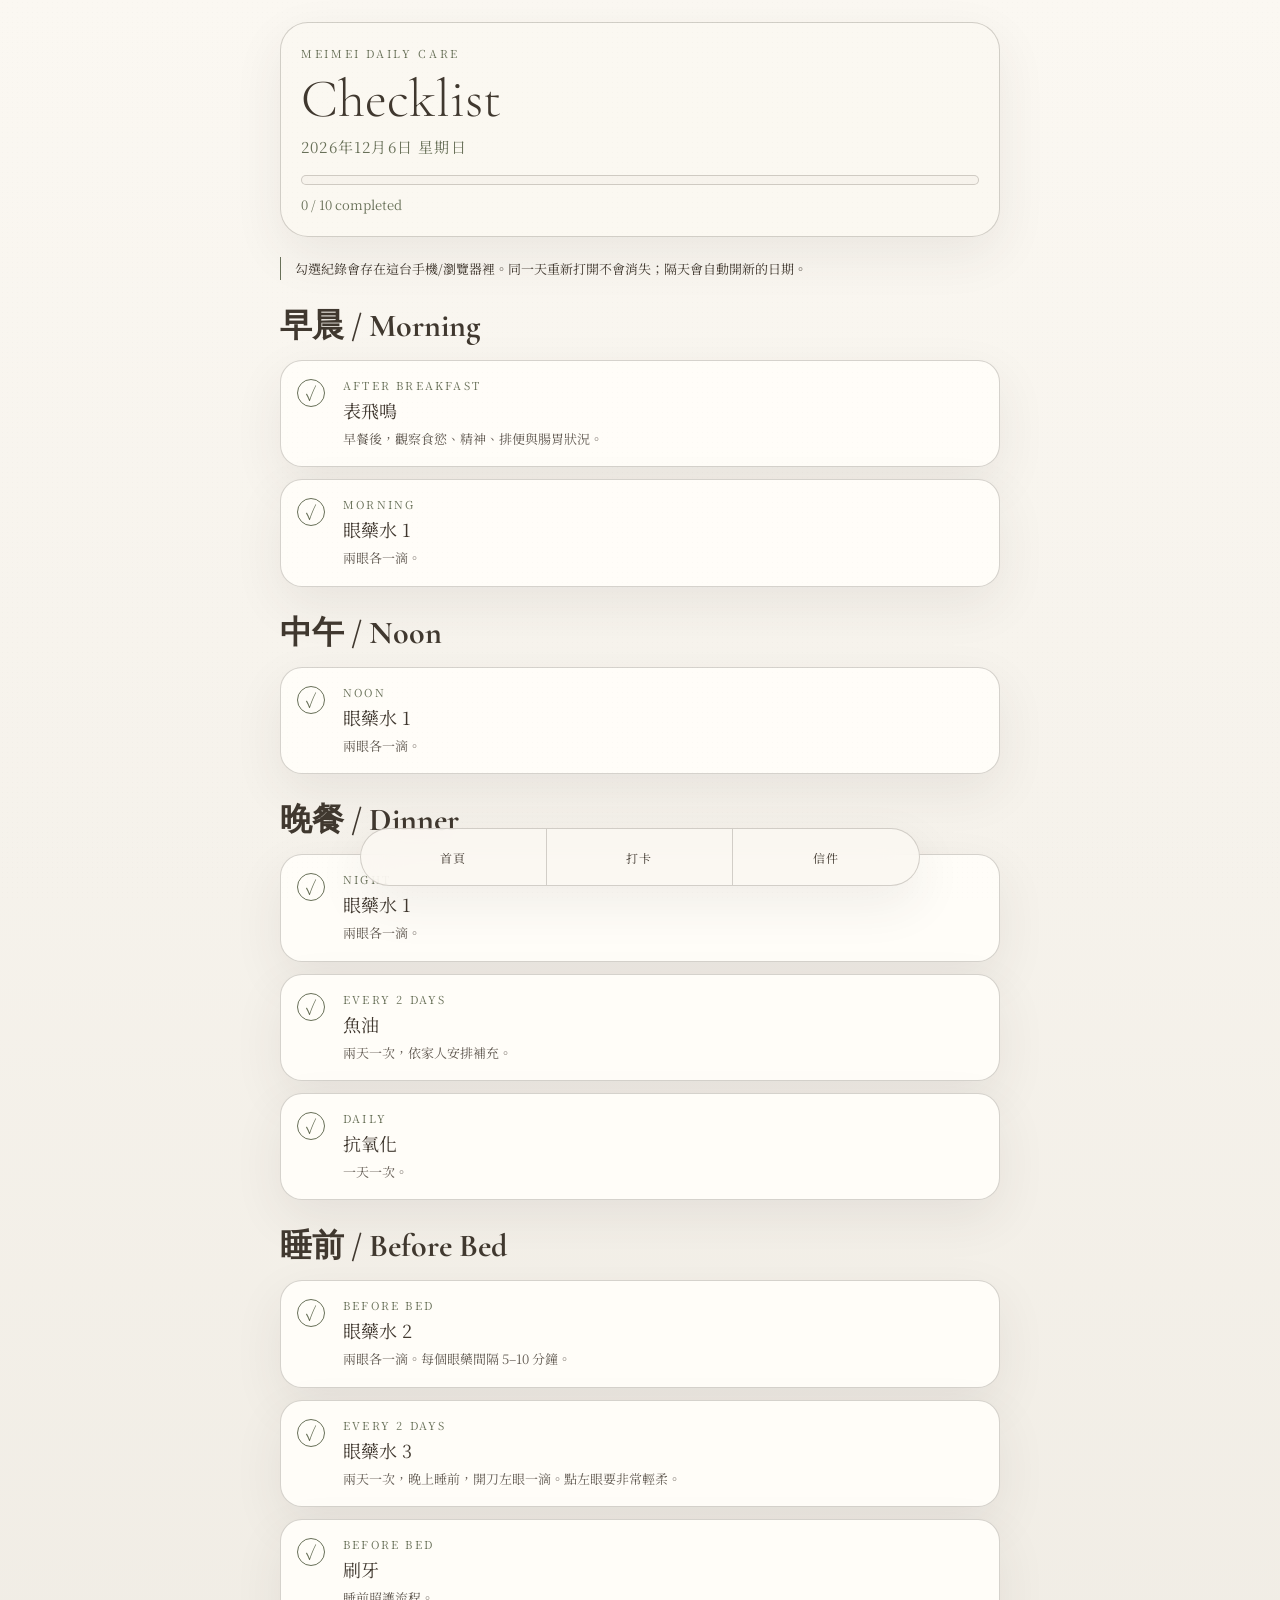
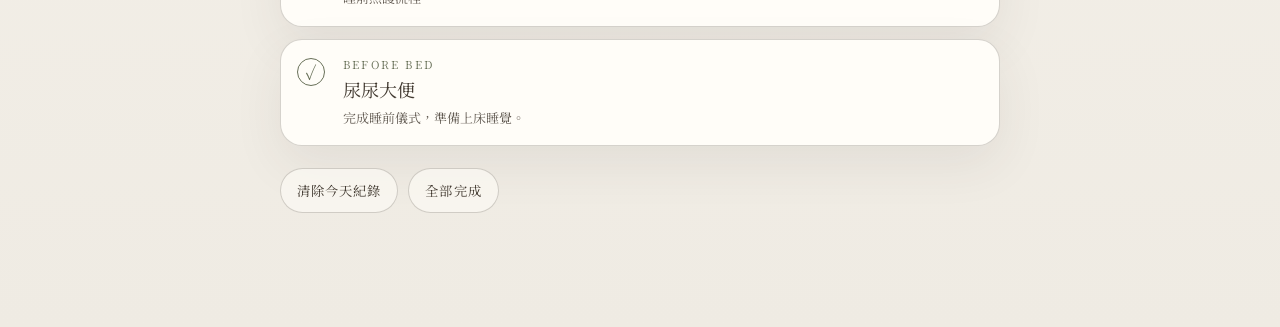
==== checklist.html @ 8abb33c5 "Add daily care checklist MVP" ====
<!DOCTYPE html>
<html lang="zh-Hant">
<head>
  <meta charset="UTF-8" />
  <meta name="viewport" content="width=device-width, initial-scale=1.0" />
  <title>MEIMEI Daily Care Checklist</title>
  <style>
    @import url('https://fonts.googleapis.com/css2?family=Cormorant+Garamond:wght@300;400;500&family=Noto+Serif+TC:wght@300;400;500&display=swap');
    :root{--bg:#efebe3;--paper:#fbf8f2;--card:#fffdf8;--text:#40382f;--accent:#687058;--line:rgba(64,56,47,.22);--done:#d8ddcc;--shadow:0 18px 50px rgba(64,56,47,.08)}
    *{box-sizing:border-box} body{margin:0;background:linear-gradient(180deg,var(--paper),var(--bg));color:var(--text);font-family:'Noto Serif TC',serif;padding:22px 18px 92px}.grain{position:fixed;inset:0;pointer-events:none;opacity:.12;background-image:radial-gradient(rgba(64,56,47,.16) .5px,transparent .5px);background-size:5px 5px}.wrap{max-width:720px;margin:auto}.top{border:1px solid var(--line);border-radius:28px;padding:22px 20px;background:rgba(251,248,242,.72);box-shadow:var(--shadow);margin-bottom:18px}.eyebrow{font-size:11px;letter-spacing:.24em;color:var(--accent);text-transform:uppercase}.title{font-family:'Cormorant Garamond',serif;font-size:54px;line-height:.9;margin:14px 0 12px;font-weight:300}.date{font-size:15px;letter-spacing:.08em;color:var(--accent)}.progress{margin-top:18px;height:10px;border:1px solid var(--line);border-radius:999px;overflow:hidden;background:#f7f3ec}.bar{height:100%;width:0;background:var(--accent);transition:.25s}.summary{margin-top:10px;font-size:13px;color:var(--accent)}.section-title{font-family:'Cormorant Garamond',serif;font-size:32px;margin:24px 0 12px}.grid{display:grid;gap:12px}.item{display:grid;grid-template-columns:34px 1fr;gap:12px;align-items:start;border:1px solid var(--line);border-radius:22px;padding:16px;background:var(--card);box-shadow:var(--shadow);cursor:pointer;transition:.2s}.item.done{background:var(--done);opacity:.88}.box{width:28px;height:28px;border:1px solid var(--accent);border-radius:50%;display:grid;place-items:center;font-size:18px;color:var(--accent);margin-top:2px}.item.done .box{background:var(--accent);color:#fff}.time{font-size:11px;letter-spacing:.2em;text-transform:uppercase;color:var(--accent);margin-bottom:4px}.name{font-size:18px;font-weight:400}.note{font-size:13px;line-height:1.8;opacity:.82;margin-top:4px}.actions{display:flex;gap:10px;margin:22px 0;flex-wrap:wrap}.btn{border:1px solid var(--line);border-radius:999px;background:rgba(251,248,242,.8);padding:12px 16px;color:var(--text);font-family:inherit;letter-spacing:.08em}.bottom-nav{position:fixed;left:50%;bottom:14px;transform:translateX(-50%);width:min(92vw,560px);height:58px;border:1px solid var(--line);border-radius:999px;background:rgba(251,248,242,.88);backdrop-filter:blur(18px);display:grid;grid-template-columns:repeat(3,1fr);box-shadow:var(--shadow);overflow:hidden}.bottom-nav a{text-decoration:none;color:var(--text);font-size:12px;letter-spacing:.12em;display:flex;align-items:center;justify-content:center;border-right:1px solid var(--line)}.bottom-nav a:last-child{border-right:0}.tip{font-size:13px;line-height:1.8;border-left:1px solid var(--accent);padding-left:14px;margin:20px 0;color:var(--text)}
  </style>
</head>
<body>
  <div class="grain"></div>
  <main class="wrap">
    <section class="top">
      <div class="eyebrow">MEIMEI DAILY CARE</div>
      <h1 class="title">Checklist</h1>
      <div class="date" id="todayText"></div>
      <div class="progress"><div class="bar" id="progressBar"></div></div>
      <div class="summary" id="summaryText">0 / 0 completed</div>
    </section>

    <p class="tip">勾選紀錄會存在這台手機/瀏覽器裡。同一天重新打開不會消失；隔天會自動開新的日期。</p>

    <h2 class="section-title">早晨 / Morning</h2>
    <div class="grid">
      <label class="item" data-key="biofermin"><div class="box">✓</div><div><div class="time">After Breakfast</div><div class="name">表飛鳴</div><div class="note">早餐後，觀察食慾、精神、排便與腸胃狀況。</div></div></label>
      <label class="item" data-key="drop1-morning"><div class="box">✓</div><div><div class="time">Morning</div><div class="name">眼藥水 1</div><div class="note">兩眼各一滴。</div></div></label>
    </div>

    <h2 class="section-title">中午 / Noon</h2>
    <div class="grid">
      <label class="item" data-key="drop1-noon"><div class="box">✓</div><div><div class="time">Noon</div><div class="name">眼藥水 1</div><div class="note">兩眼各一滴。</div></div></label>
    </div>

    <h2 class="section-title">晚餐 / Dinner</h2>
    <div class="grid">
      <label class="item" data-key="drop1-night"><div class="box">✓</div><div><div class="time">Night</div><div class="name">眼藥水 1</div><div class="note">兩眼各一滴。</div></div></label>
      <label class="item" data-key="fish-oil"><div class="box">✓</div><div><div class="time">Every 2 Days</div><div class="name">魚油</div><div class="note">兩天一次，依家人安排補充。</div></div></label>
      <label class="item" data-key="antioxidant"><div class="box">✓</div><div><div class="time">Daily</div><div class="name">抗氧化</div><div class="note">一天一次。</div></div></label>
    </div>

    <h2 class="section-title">睡前 / Before Bed</h2>
    <div class="grid">
      <label class="item" data-key="drop2-bed"><div class="box">✓</div><div><div class="time">Before Bed</div><div class="name">眼藥水 2</div><div class="note">兩眼各一滴。每個眼藥間隔 5–10 分鐘。</div></div></label>
      <label class="item" data-key="drop3-left"><div class="box">✓</div><div><div class="time">Every 2 Days</div><div class="name">眼藥水 3</div><div class="note">兩天一次，晚上睡前，開刀左眼一滴。點左眼要非常輕柔。</div></div></label>
      <label class="item" data-key="brush"><div class="box">✓</div><div><div class="time">Before Bed</div><div class="name">刷牙</div><div class="note">睡前照護流程。</div></div></label>
      <label class="item" data-key="potty"><div class="box">✓</div><div><div class="time">Before Bed</div><div class="name">尿尿大便</div><div class="note">完成睡前儀式，準備上床睡覺。</div></div></label>
    </div>

    <div class="actions">
      <button class="btn" id="clearBtn">清除今天紀錄</button>
      <button class="btn" id="checkAllBtn">全部完成</button>
    </div>
  </main>

  <nav class="bottom-nav">
    <a href="index.html#home">首頁</a>
    <a href="checklist.html">打卡</a>
    <a href="index.html#letter">信件</a>
  </nav>

  <script>
    const dateKey = new Date().toISOString().slice(0,10);
    const storageKey = 'meimei-checklist-' + dateKey;
    const formatter = new Intl.DateTimeFormat('zh-Hant-TW', { year:'numeric', month:'long', day:'numeric', weekday:'long' });
    document.getElementById('todayText').textContent = formatter.format(new Date());
    const items = [...document.querySelectorAll('.item')];
    let state = JSON.parse(localStorage.getItem(storageKey) || '{}');
    function save(){ localStorage.setItem(storageKey, JSON.stringify(state)); }
    function render(){
      let done = 0;
      items.forEach(item => { const key = item.dataset.key; const isDone = !!state[key]; item.classList.toggle('done', isDone); if(isDone) done++; });
      document.getElementById('summaryText').textContent = done + ' / ' + items.length + ' completed';
      document.getElementById('progressBar').style.width = (done / items.length * 100) + '%';
    }
    items.forEach(item => item.addEventListener('click', () => { const key = item.dataset.key; state[key] = !state[key]; save(); render(); }));
    document.getElementById('clearBtn').addEventListener('click', () => { state = {}; save(); render(); });
    document.getElementById('checkAllBtn').addEventListener('click', () => { state = {}; items.forEach(item => state[item.dataset.key] = true); save(); render(); });
    render();
  </script>
</body>
</html>
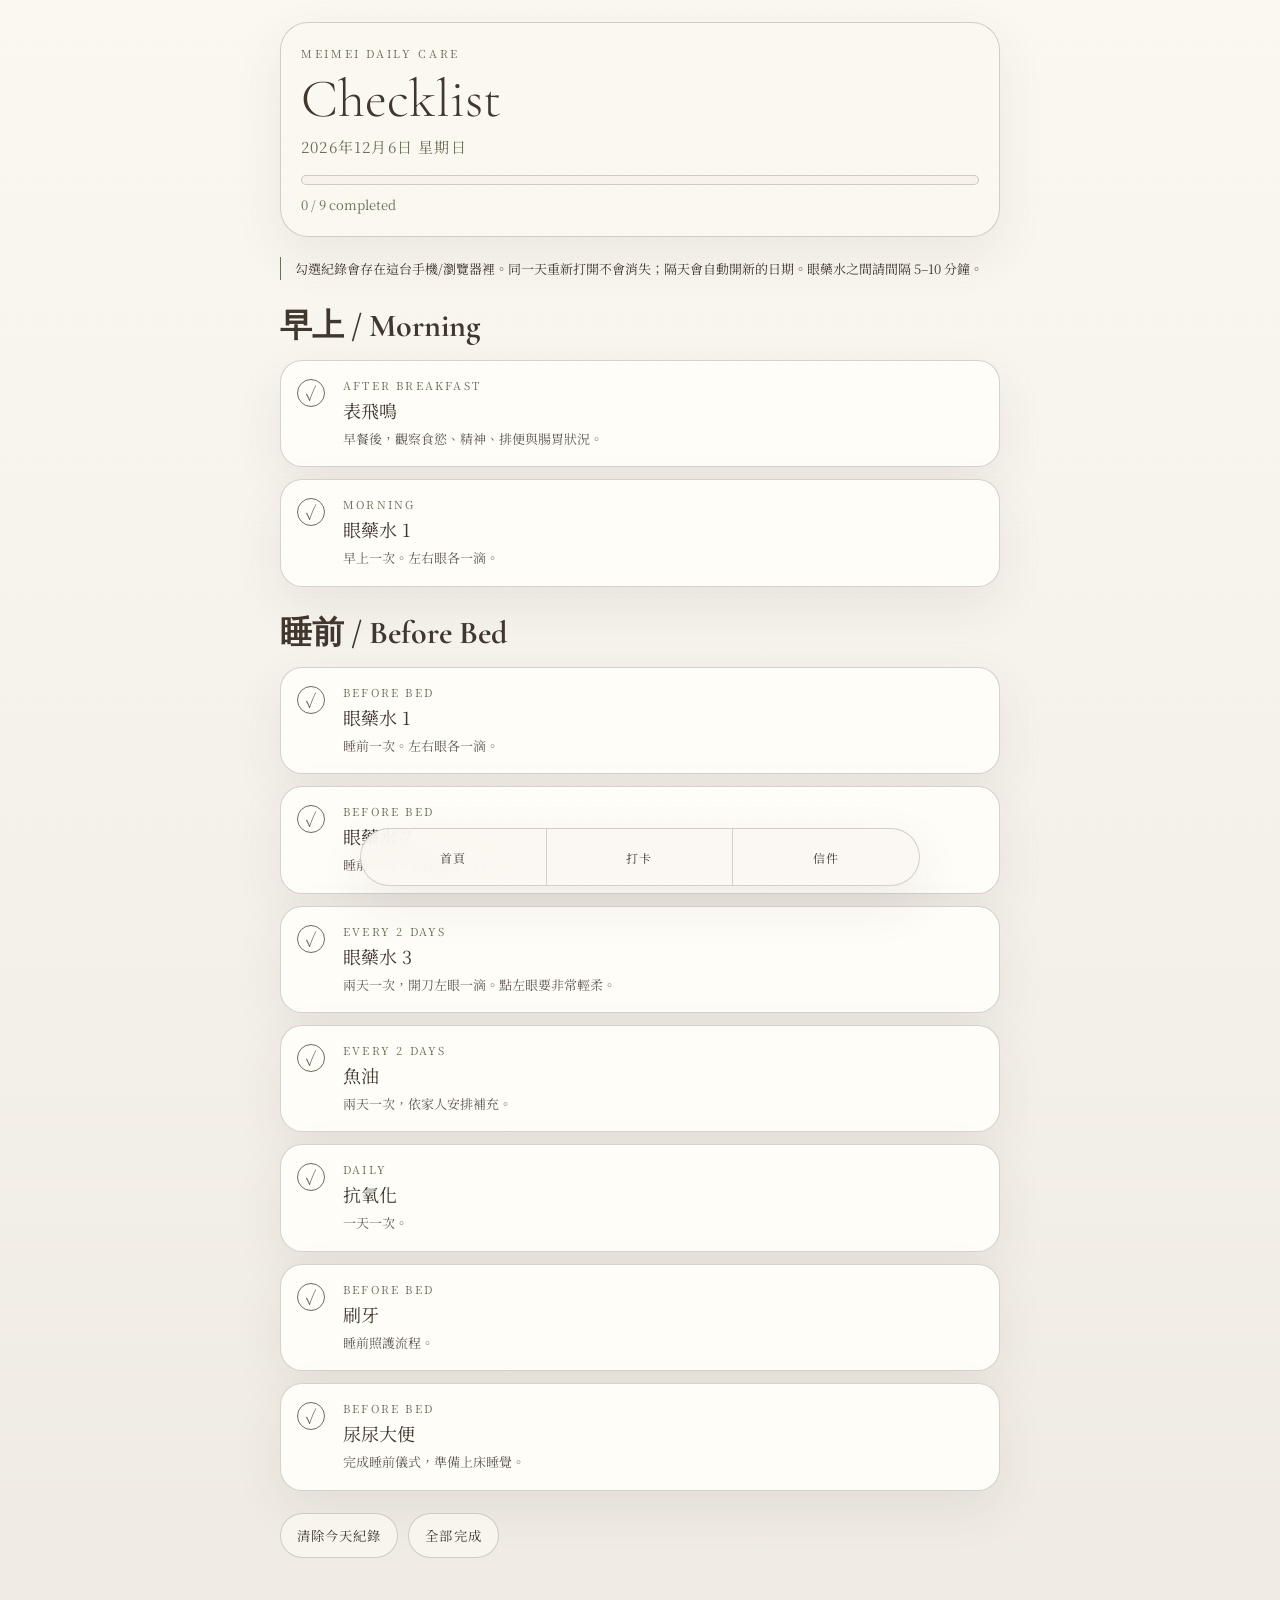
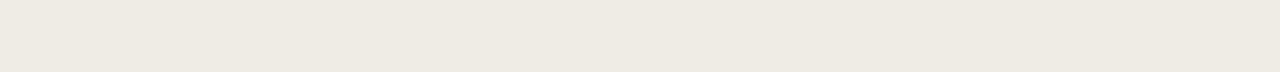
==== commit 041a1d7a: "Update checklist eye drops schedule" ====
--- a/checklist.html
+++ b/checklist.html
@@ -21,64 +21,30 @@
       <div class="summary" id="summaryText">0 / 0 completed</div>
     </section>
 
-    <p class="tip">勾選紀錄會存在這台手機/瀏覽器裡。同一天重新打開不會消失；隔天會自動開新的日期。</p>
+    <p class="tip">勾選紀錄會存在這台手機/瀏覽器裡。同一天重新打開不會消失；隔天會自動開新的日期。眼藥水之間請間隔 5–10 分鐘。</p>
 
-    <h2 class="section-title">早晨 / Morning</h2>
+    <h2 class="section-title">早上 / Morning</h2>
     <div class="grid">
       <label class="item" data-key="biofermin"><div class="box">✓</div><div><div class="time">After Breakfast</div><div class="name">表飛鳴</div><div class="note">早餐後，觀察食慾、精神、排便與腸胃狀況。</div></div></label>
-      <label class="item" data-key="drop1-morning"><div class="box">✓</div><div><div class="time">Morning</div><div class="name">眼藥水 1</div><div class="note">兩眼各一滴。</div></div></label>
-    </div>
-
-    <h2 class="section-title">中午 / Noon</h2>
-    <div class="grid">
-      <label class="item" data-key="drop1-noon"><div class="box">✓</div><div><div class="time">Noon</div><div class="name">眼藥水 1</div><div class="note">兩眼各一滴。</div></div></label>
-    </div>
-
-    <h2 class="section-title">晚餐 / Dinner</h2>
-    <div class="grid">
-      <label class="item" data-key="drop1-night"><div class="box">✓</div><div><div class="time">Night</div><div class="name">眼藥水 1</div><div class="note">兩眼各一滴。</div></div></label>
-      <label class="item" data-key="fish-oil"><div class="box">✓</div><div><div class="time">Every 2 Days</div><div class="name">魚油</div><div class="note">兩天一次，依家人安排補充。</div></div></label>
-      <label class="item" data-key="antioxidant"><div class="box">✓</div><div><div class="time">Daily</div><div class="name">抗氧化</div><div class="note">一天一次。</div></div></label>
+      <label class="item" data-key="drop1-morning"><div class="box">✓</div><div><div class="time">Morning</div><div class="name">眼藥水 1</div><div class="note">早上一次。左右眼各一滴。</div></div></label>
     </div>
 
     <h2 class="section-title">睡前 / Before Bed</h2>
     <div class="grid">
-      <label class="item" data-key="drop2-bed"><div class="box">✓</div><div><div class="time">Before Bed</div><div class="name">眼藥水 2</div><div class="note">兩眼各一滴。每個眼藥間隔 5–10 分鐘。</div></div></label>
-      <label class="item" data-key="drop3-left"><div class="box">✓</div><div><div class="time">Every 2 Days</div><div class="name">眼藥水 3</div><div class="note">兩天一次，晚上睡前，開刀左眼一滴。點左眼要非常輕柔。</div></div></label>
+      <label class="item" data-key="drop1-bed"><div class="box">✓</div><div><div class="time">Before Bed</div><div class="name">眼藥水 1</div><div class="note">睡前一次。左右眼各一滴。</div></div></label>
+      <label class="item" data-key="drop2-bed"><div class="box">✓</div><div><div class="time">Before Bed</div><div class="name">眼藥水 2</div><div class="note">睡前一次。左右眼各一滴。</div></div></label>
+      <label class="item" data-key="drop3-left"><div class="box">✓</div><div><div class="time">Every 2 Days</div><div class="name">眼藥水 3</div><div class="note">兩天一次，開刀左眼一滴。點左眼要非常輕柔。</div></div></label>
+      <label class="item" data-key="fish-oil"><div class="box">✓</div><div><div class="time">Every 2 Days</div><div class="name">魚油</div><div class="note">兩天一次，依家人安排補充。</div></div></label>
+      <label class="item" data-key="antioxidant"><div class="box">✓</div><div><div class="time">Daily</div><div class="name">抗氧化</div><div class="note">一天一次。</div></div></label>
       <label class="item" data-key="brush"><div class="box">✓</div><div><div class="time">Before Bed</div><div class="name">刷牙</div><div class="note">睡前照護流程。</div></div></label>
       <label class="item" data-key="potty"><div class="box">✓</div><div><div class="time">Before Bed</div><div class="name">尿尿大便</div><div class="note">完成睡前儀式，準備上床睡覺。</div></div></label>
     </div>
 
-    <div class="actions">
-      <button class="btn" id="clearBtn">清除今天紀錄</button>
-      <button class="btn" id="checkAllBtn">全部完成</button>
-    </div>
+    <div class="actions"><button class="btn" id="clearBtn">清除今天紀錄</button><button class="btn" id="checkAllBtn">全部完成</button></div>
   </main>
-
-  <nav class="bottom-nav">
-    <a href="index.html#home">首頁</a>
-    <a href="checklist.html">打卡</a>
-    <a href="index.html#letter">信件</a>
-  </nav>
-
+  <nav class="bottom-nav"><a href="index.html#home">首頁</a><a href="checklist.html">打卡</a><a href="index.html#letter">信件</a></nav>
   <script>
-    const dateKey = new Date().toISOString().slice(0,10);
-    const storageKey = 'meimei-checklist-' + dateKey;
-    const formatter = new Intl.DateTimeFormat('zh-Hant-TW', { year:'numeric', month:'long', day:'numeric', weekday:'long' });
-    document.getElementById('todayText').textContent = formatter.format(new Date());
-    const items = [...document.querySelectorAll('.item')];
-    let state = JSON.parse(localStorage.getItem(storageKey) || '{}');
-    function save(){ localStorage.setItem(storageKey, JSON.stringify(state)); }
-    function render(){
-      let done = 0;
-      items.forEach(item => { const key = item.dataset.key; const isDone = !!state[key]; item.classList.toggle('done', isDone); if(isDone) done++; });
-      document.getElementById('summaryText').textContent = done + ' / ' + items.length + ' completed';
-      document.getElementById('progressBar').style.width = (done / items.length * 100) + '%';
-    }
-    items.forEach(item => item.addEventListener('click', () => { const key = item.dataset.key; state[key] = !state[key]; save(); render(); }));
-    document.getElementById('clearBtn').addEventListener('click', () => { state = {}; save(); render(); });
-    document.getElementById('checkAllBtn').addEventListener('click', () => { state = {}; items.forEach(item => state[item.dataset.key] = true); save(); render(); });
-    render();
+    const dateKey=new Date().toISOString().slice(0,10);const storageKey='meimei-checklist-'+dateKey;const formatter=new Intl.DateTimeFormat('zh-Hant-TW',{year:'numeric',month:'long',day:'numeric',weekday:'long'});document.getElementById('todayText').textContent=formatter.format(new Date());const items=[...document.querySelectorAll('.item')];let state=JSON.parse(localStorage.getItem(storageKey)||'{}');function save(){localStorage.setItem(storageKey,JSON.stringify(state))}function render(){let done=0;items.forEach(item=>{const key=item.dataset.key;const isDone=!!state[key];item.classList.toggle('done',isDone);if(isDone)done++});document.getElementById('summaryText').textContent=done+' / '+items.length+' completed';document.getElementById('progressBar').style.width=(done/items.length*100)+'%'}items.forEach(item=>item.addEventListener('click',()=>{const key=item.dataset.key;state[key]=!state[key];save();render()}));document.getElementById('clearBtn').addEventListener('click',()=>{state={};save();render()});document.getElementById('checkAllBtn').addEventListener('click',()=>{state={};items.forEach(item=>state[item.dataset.key]=true);save();render()});render();
   </script>
 </body>
 </html>
